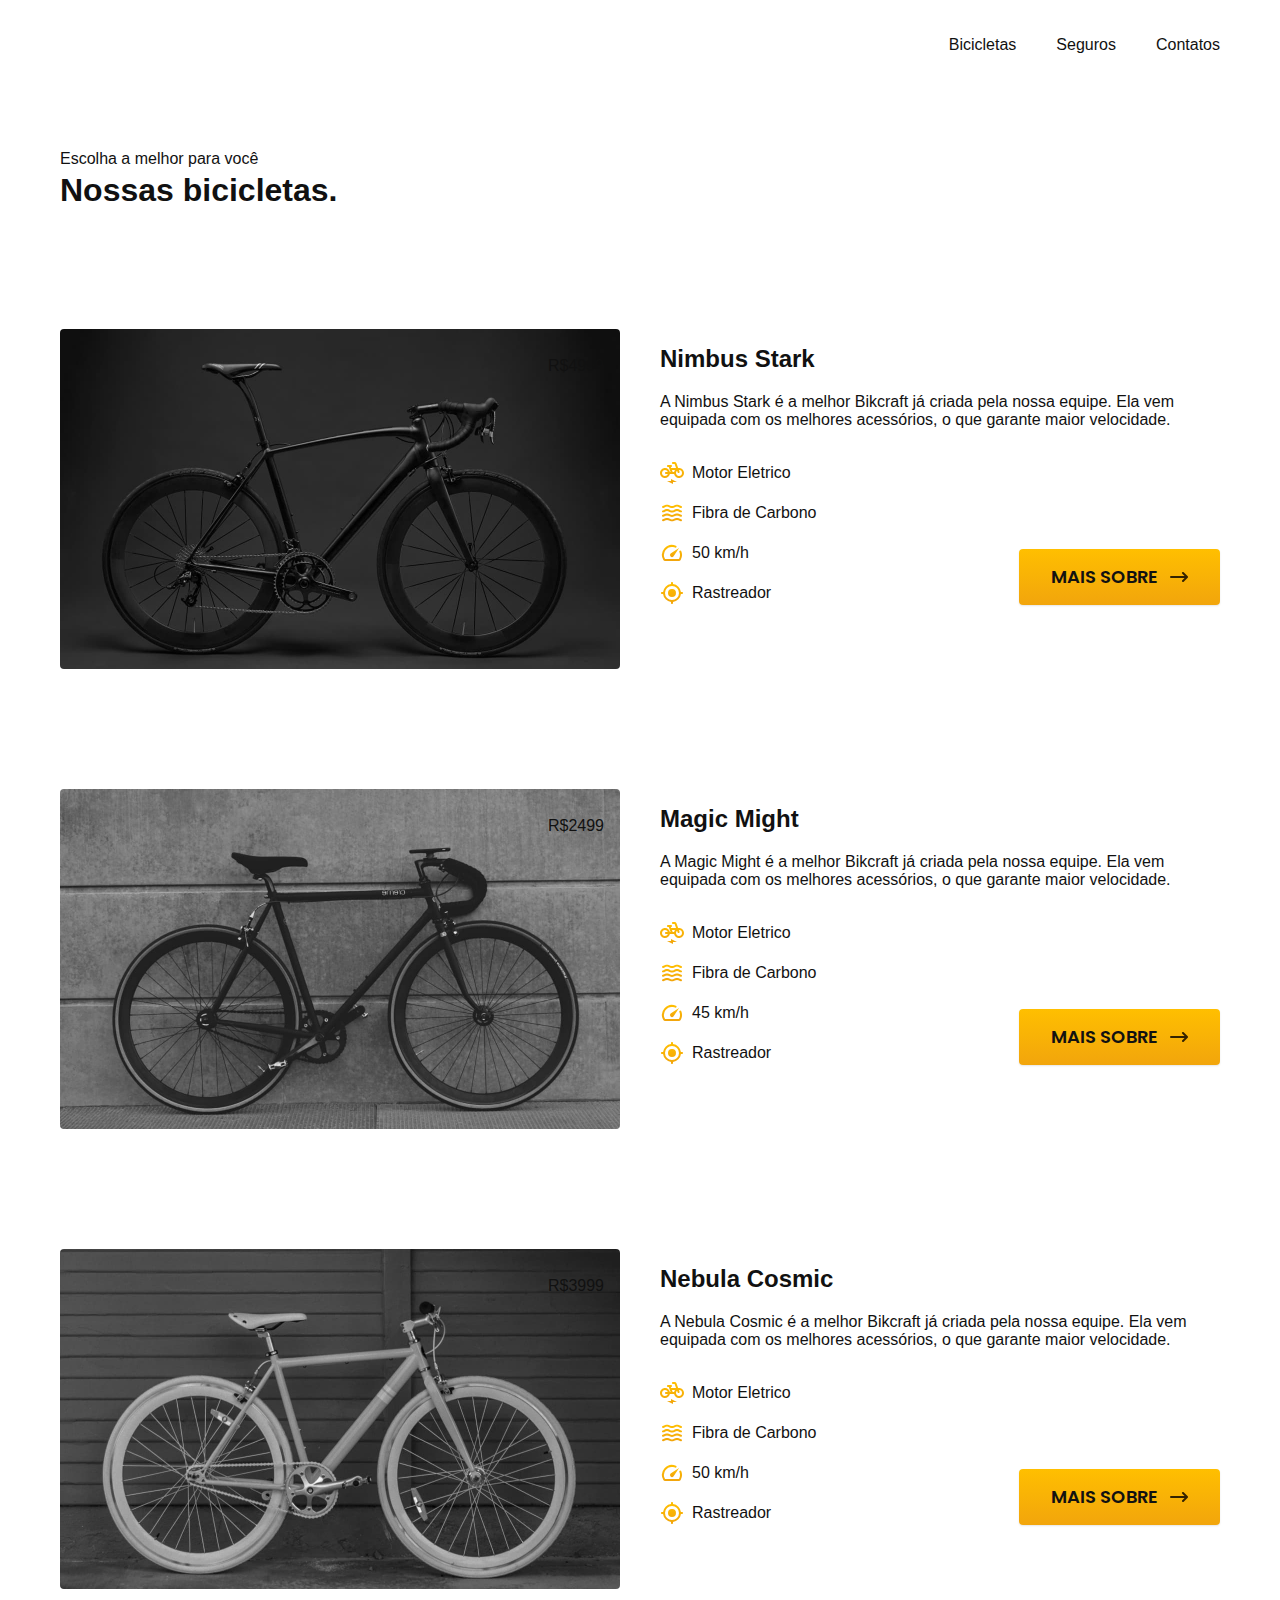
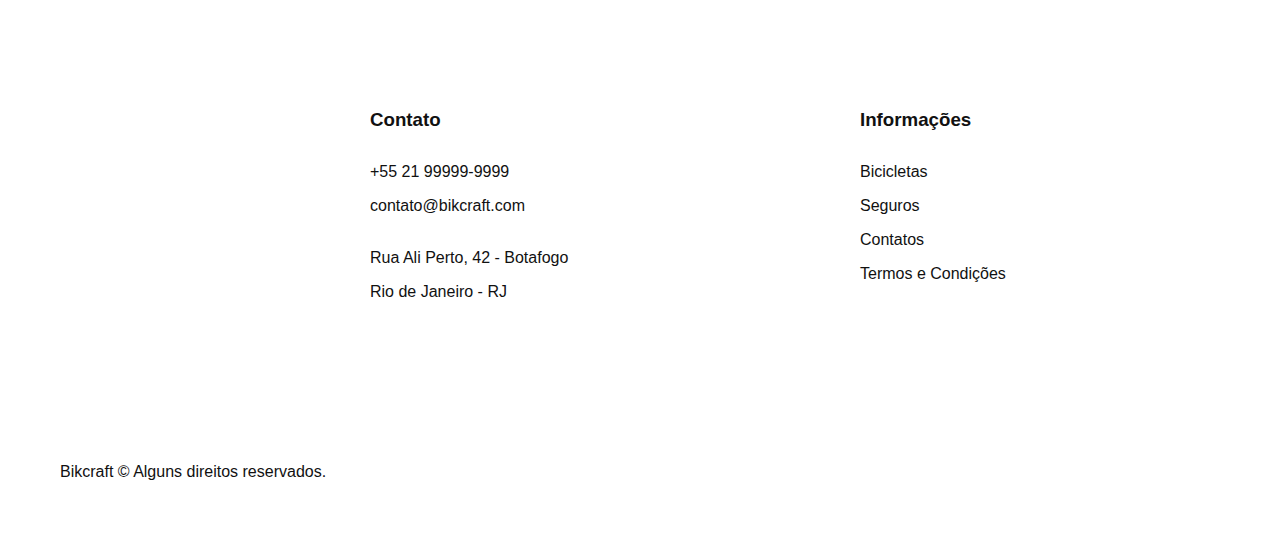
==== bicicletas.html @ 0bd2710f "atualizando" ====
<!DOCTYPE html>

<html lang="pt-br">
    <head> 
        <meta charset="utf-8">
        <meta name="viewport" content="width=, initial-scale=1.0">
        <title>Bicicletas | Bikcraft</title>
        <meta name="description" content="Termos e Condições.">
        
        <link rel="stylesheet" href="./css/style.css">

        <link rel="preconnect" href="https://fonts.googleapis.com">
        <link rel="preconnect" href="https://fonts.gstatic.com" crossorigin>
        <link href="https://fonts.googleapis.com/css2?family=Merriweather:ital,wght@1,900&family=Poppins:wght@400;600&family=Roboto:wght@400;500&display=swap" rel="stylesheet">
    </head>

    <body id="bicicletas">

        <header class="header-bg">
            <div class="header container">
                <a href="./"><img src="./img/bikcraft.svg" alt="Bikcraft"></a>
            

            <nav aria-label="primaria">
                <ul class="header-menu font-1-m cor-0">
                    <li><a href="./bicicletas.html">Bicicletas</a></li>
                    <li><a href="./seguros.html">Seguros</a></li>
                    <li><a href="./contato.html">Contatos</a></li>
                </ul>
            </nav>
        </div>
        </header>

        <main class="">
            <div class="titulo-bg">
                <div class="titulo container">
                    <p class="font-2-l-b cor-5">Escolha a melhor para você</p>
                    <h1 class="font-1-xxl cor-0">Nossas bicicletas<span class="cor-p1">.</span></h1>
                </div>
            </div>
 
            
                <div class="bicicletas container">
                    <div class="bicicletas-imagem">
                        <img src="./img/bicicletas/nimbus.jpg" alt="Bicicleta Preta">
                        <span class="font-2-m cor-0"> R$4999</span>
                    </div>
                    <div class="bicicletas-conteudo">
                        <h2 class="font-1-xl">Nimbus Stark</h2>
                        <p class="font-2s cor-8">A Nimbus Stark é a melhor Bikcraft já criada pela nossa equipe.
                            Ela vem equipada com os melhores acessórios, o que garante maior velocidade.
                        </p>
                        <ul class="font-1-m cor-8">
                            <li> <img src="./img/icones/eletrica.svg" alt="">
                            Motor Eletrico
                            </li>
                            <li> <img src="./img/icones/carbono.svg" alt="">
                                Fibra de Carbono
                            </li>
                            <li> <img src="./img/icones/velocidade.svg" alt="">
                             50 km/h
                            </li>
                            <li> <img src="./img/icones/rastreador.svg" alt="">
                                 Rastreador
                            </li>
                        </ul>
                        <a class="botao seta" href="./bicicletas/nimbus.html">Mais Sobre</a>
                    </div>
                </div>

            

            <div class="bicicletas-bg">
                <div class="bicicletas container">
                    <div class="bicicletas-imagem">
                        <img src="./img/bicicletas/magic.jpg" alt="Bicicleta Preta">
                        <span class="font-2-m cor-0"> R$2499</span>
                    </div>
                    <div class="bicicletas-conteudo">
                        <h2 class="font-1-xl cor-0">Magic Might</h2>
                        <p class="font-2s cor-5">A Magic Might é a melhor Bikcraft já criada pela nossa equipe.
                            Ela vem equipada com os melhores acessórios, o que garante maior velocidade.
                        </p>
                        <ul class="font-1-m cor-5">
                            <li> <img src="./img/icones/eletrica.svg" alt="">
                            Motor Eletrico
                            </li>
                            <li> <img src="./img/icones/carbono.svg" alt="">
                                Fibra de Carbono
                            </li>
                            <li> <img src="./img/icones/velocidade.svg" alt="">
                             45 km/h
                            </li>
                            <li> <img src="./img/icones/rastreador.svg" alt="">
                                 Rastreador
                            </li>
                        </ul>
                        <a class="botao seta" href="./bicicletas/magic.html">Mais Sobre</a>
                    </div>
                </div>

            </div>


            
                <div class="bicicletas container">
                    <div class="bicicletas-imagem">
                        <img src="./img/bicicletas/nebula.jpg" alt="Bicicleta Preta">
                        <span class="font-2-m cor-0"> R$3999</span>
                    </div>
                    <div class="bicicletas-conteudo">
                        <h2 class="font-1-xl">Nebula Cosmic</h2>
                        <p class="font-2s cor-8">A Nebula Cosmic é a melhor Bikcraft já criada pela nossa equipe.
                            Ela vem equipada com os melhores acessórios, o que garante maior velocidade.
                        </p>
                        <ul class="font-1-m cor-8">
                            <li> <img src="./img/icones/eletrica.svg" alt="">
                            Motor Eletrico
                            </li>
                            <li> <img src="./img/icones/carbono.svg" alt="">
                                Fibra de Carbono
                            </li>
                            <li> <img src="./img/icones/velocidade.svg" alt="">
                             50 km/h
                            </li>
                            <li> <img src="./img/icones/rastreador.svg" alt="">
                                 Rastreador
                            </li>
                        </ul>
                        <a class="botao seta" href="./bicicletas/nebula.html">Mais Sobre</a>
                    </div>
                </div>

            

        </main>





        <footer class="footer-bg">
            <div class="footer container">
                <img src="./img/bikcraft.svg" alt="Bikcraft">
                <div class="footer-contato">
                    <h3 class="font-2-l-b cor-0">Contato</h3>
                    <ul class="font-2-m cor-5">
                        <li><a href="tel:+5521999999999">+55 21 99999-9999</a></li>
                        <li><a href="mailto:contato@bikcraft.com">contato@bikcraft.com</a></li>
                        <li>Rua Ali Perto, 42 - Botafogo</li>
                        <li>Rio de Janeiro - RJ</li>
                    </ul>
                    <div class="footer-redes">
                        <a href="./">
                            <img src="./img/redes/instagram.svg" alt="Instagram">
                        </a>
                        <a href="./">
                            <img src="./img/redes/facebook.svg" alt="FAcebook">
                        </a>
                        <a href="./">
                            <img src="./img/redes/youtube.svg" alt="Youtube">
                        </a>
                    </div>
                </div>
                <div class="footer-informacoes">
                    <h3 class="font-2-l-b cor-0">Informações</h3>
                    <nav>
                        <ul class="font-1-m cor-5">
                        <li><a href="./bicicletas.html">Bicicletas</a></li>
                        <li><a href="./seguros.html">Seguros</a></li>
                        <li><a href="./contato.html">Contatos</a></li>
                        <li><a href="./termos.html">Termos e Condições</a></li>
                        </ul>
                    </nav>
    
                </div>
                <p class="footer-copy font-2-m cor-6">Bikcraft © Alguns direitos reservados.</p>
            </div>
    
           </footer>
        </body>
    </html>
---- css/style.css ----
@import url("./global/global.css");
@import url("./utilidades/tipografia.css");
@import url("./utilidades/cores.css");
@import url("./global/header.css");
@import url("./global/footer.css");


/*utilidades*/ 
@import url("./utilidades/componentes.css");



/*home */
@import url("./home/introducao.css");
@import url("./home/tecnologia.css");
@import url("./home/parceiros.css");
@import url("./home/depoimento.css");

/*bicicletas */
@import url("./bicicletas/bicicletas-lista.css");
@import url("./bicicletas/bicicletas.css");

/*seguros */
@import url("./seguros/seguros.css");
@import url("./seguros/vantagens.css");
@import url("./seguros/perguntas.css");

/*termos */
@import url("./termos/termos.css");
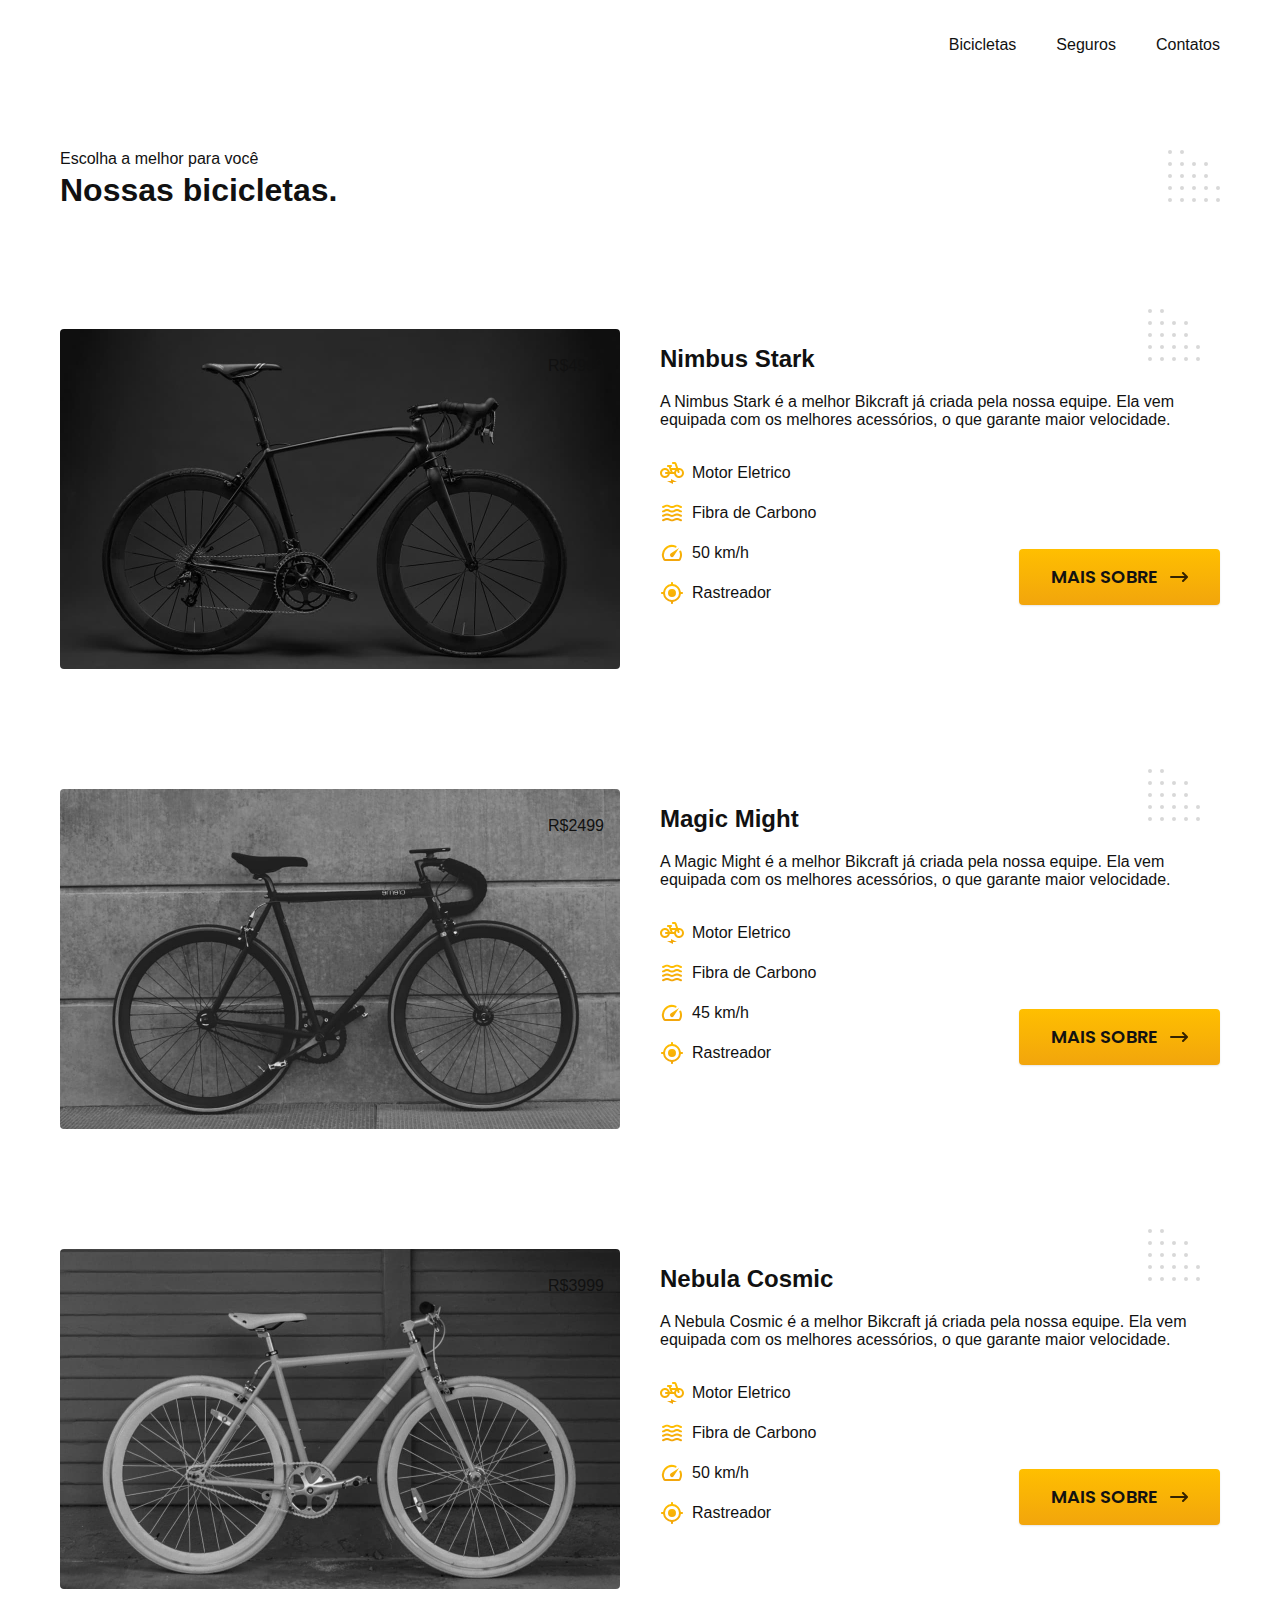
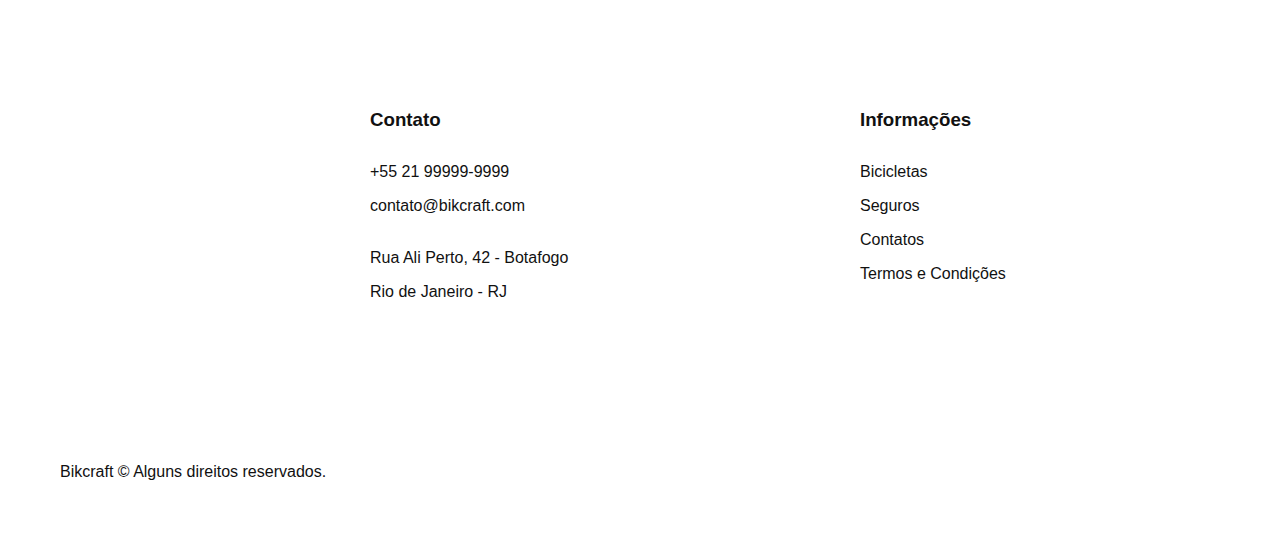
==== commit c811b304: "atualizandoo" ====
--- a/bicicletas.html
+++ b/bicicletas.html
@@ -7,6 +7,7 @@
         <title>Bicicletas | Bikcraft</title>
         <meta name="description" content="Termos e Condições.">
         
+        <link rel="preload" href="./css/style.css" as="style">
         <link rel="stylesheet" href="./css/style.css">
 
         <link rel="preconnect" href="https://fonts.googleapis.com">
--- a/css/style.css
+++ b/css/style.css
@@ -7,6 +7,8 @@
 
 /*utilidades*/ 
 @import url("./utilidades/componentes.css");
+@import url("./utilidades/formulario.css");
+
 
 
 
@@ -20,10 +22,21 @@
 @import url("./bicicletas/bicicletas-lista.css");
 @import url("./bicicletas/bicicletas.css");
 
+/*bicicleta */
+@import url("./bicicleta/bicicleta.css");
+@import url("./bicicleta/seguro.css");
+
 /*seguros */
 @import url("./seguros/seguros.css");
 @import url("./seguros/vantagens.css");
 @import url("./seguros/perguntas.css");
 
+/*contato */
+@import url("./contato/contato.css");
+@import url("./contato/lojas.css");
+
+/*Orçamento */
+@import url("./orcamento/orcamento.css");
+
 /*termos */
 @import url("./termos/termos.css");--- a/css/style.css
+++ b/css/style.css
@@ -7,6 +7,8 @@
 
 /*utilidades*/ 
 @import url("./utilidades/componentes.css");
+@import url("./utilidades/formulario.css");
+
 
 
 
@@ -20,10 +22,21 @@
 @import url("./bicicletas/bicicletas-lista.css");
 @import url("./bicicletas/bicicletas.css");
 
+/*bicicleta */
+@import url("./bicicleta/bicicleta.css");
+@import url("./bicicleta/seguro.css");
+
 /*seguros */
 @import url("./seguros/seguros.css");
 @import url("./seguros/vantagens.css");
 @import url("./seguros/perguntas.css");
 
+/*contato */
+@import url("./contato/contato.css");
+@import url("./contato/lojas.css");
+
+/*Orçamento */
+@import url("./orcamento/orcamento.css");
+
 /*termos */
 @import url("./termos/termos.css");